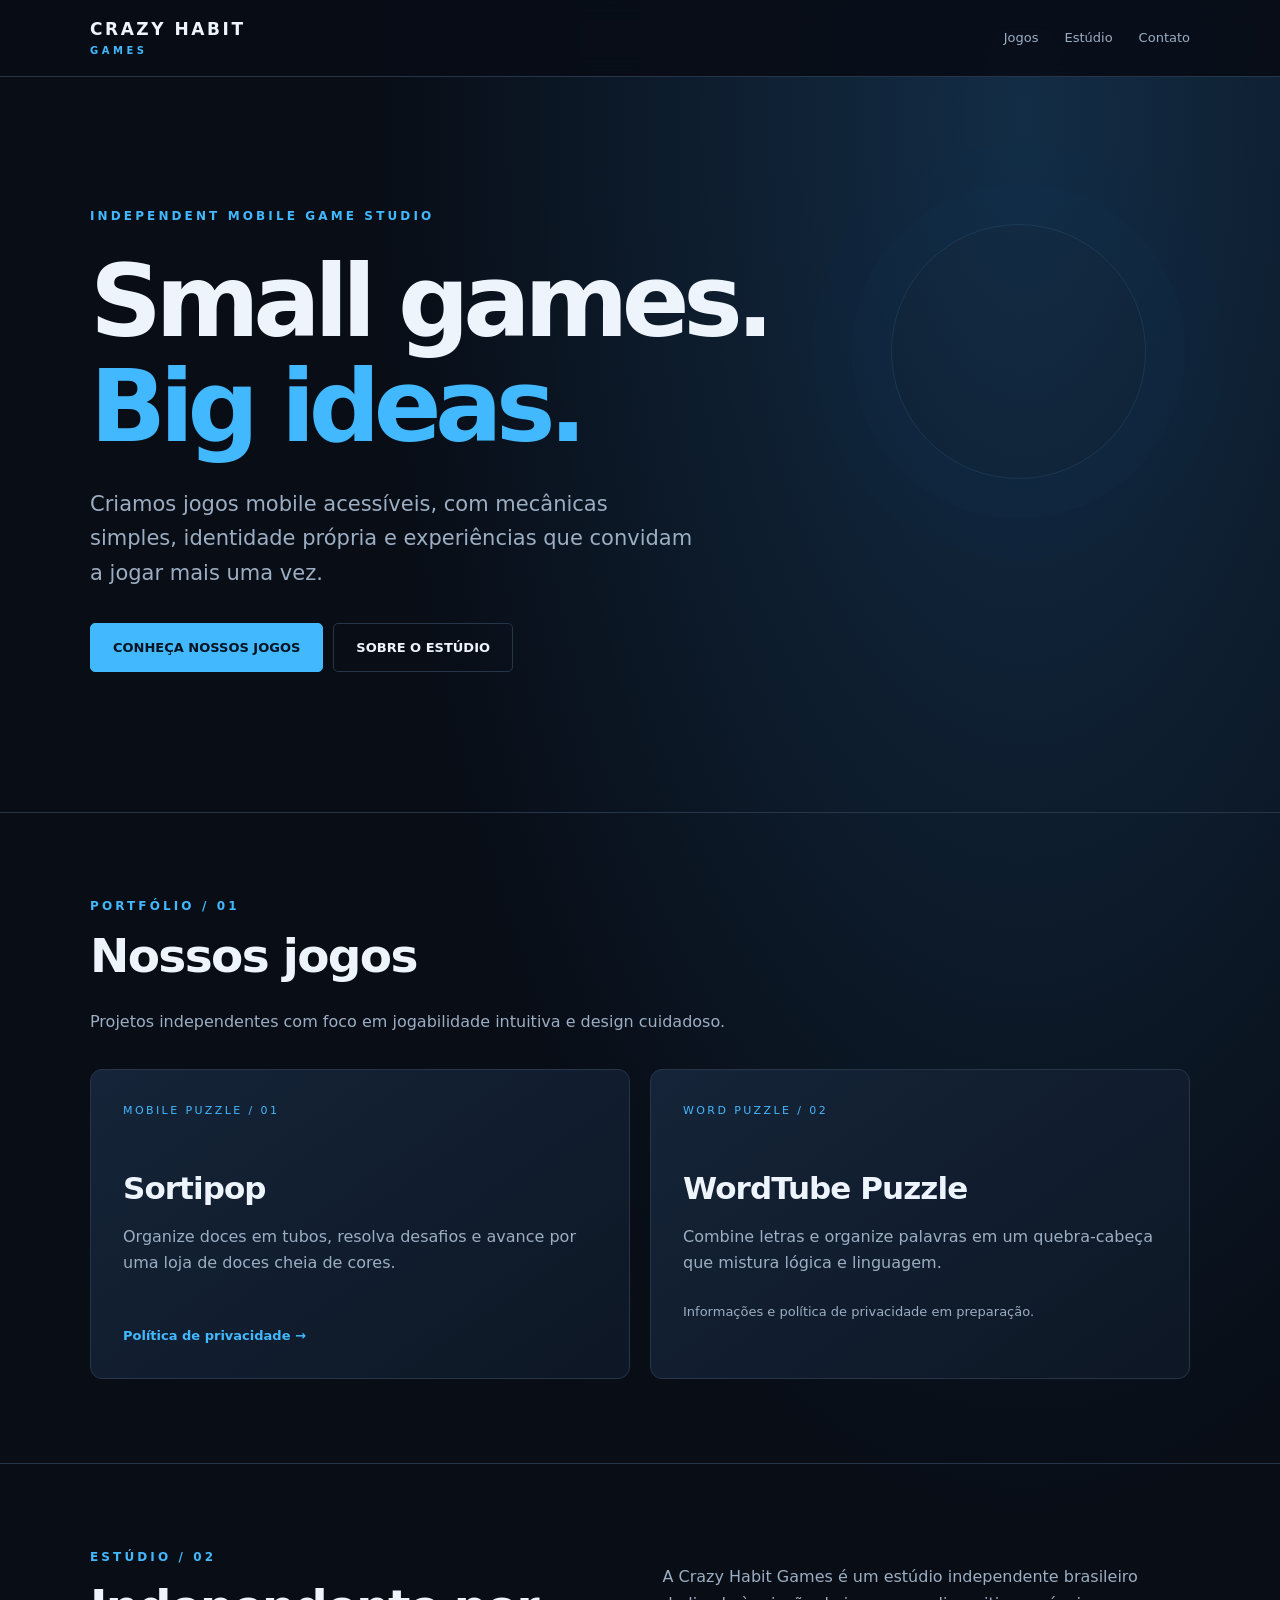
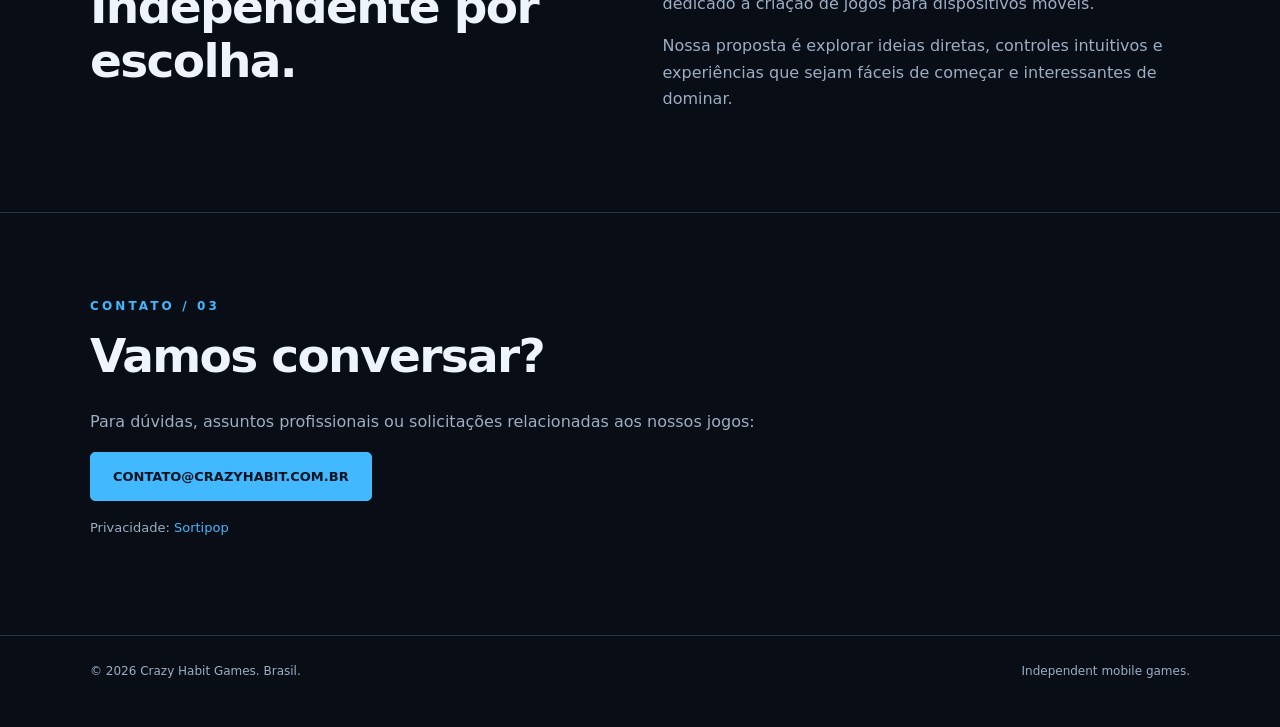
==== studio/index.html @ 5f8bb311 "Add files via upload Adicionar site Crazy Habit Games e política do Sortipop" ====
<!doctype html><html lang="pt-BR"><head><meta charset="utf-8"><meta name="viewport" content="width=device-width,initial-scale=1"><meta name="theme-color" content="#080d16"><title>Crazy Habit Games | Independent Mobile Game Studio</title><meta name="description" content="Crazy Habit Games: estúdio independente de jogos para dispositivos móveis. Conheça Sortipop e WordTube Puzzle."><link rel="stylesheet" href="/style.css"></head><body><header class="top"><div class="wrap nav"><a href="/studio/" class="brand">CRAZY HABIT<em>GAMES</em></a><nav aria-label="Navegação"><a href="#games">Jogos</a><a href="#about">Estúdio</a><a href="#contact">Contato</a></nav></div></header><main><div class="wrap hero"><div class="eyebrow">Independent mobile game studio</div><h1>Small games.<br><span>Big ideas.</span></h1><p class="lead">Criamos jogos mobile acessíveis, com mecânicas simples, identidade própria e experiências que convidam a jogar mais uma vez.</p><a href="#games" class="button">CONHEÇA NOSSOS JOGOS</a><a href="#about" class="button outline">SOBRE O ESTÚDIO</a></div><section id="games"><div class="wrap"><div class="eyebrow">Portfólio / 01</div><h2 class="section-heading">Nossos jogos</h2><p class="section-intro">Projetos independentes com foco em jogabilidade intuitiva e design cuidadoso.</p><div class="cards"><article class="game"><span class="num">MOBILE PUZZLE / 01</span><h3>Sortipop</h3><p>Organize doces em tubos, resolva desafios e avance por uma loja de doces cheia de cores.</p><a href="/privacy/sortipop.html">Política de privacidade →</a></article><article class="game"><span class="num">WORD PUZZLE / 02</span><h3>WordTube Puzzle</h3><p>Combine letras e organize palavras em um quebra-cabeça que mistura lógica e linguagem.</p><span class="legal">Informações e política de privacidade em preparação.</span></article></div></div></section><section id="about"><div class="wrap about"><div><div class="eyebrow">Estúdio / 02</div><h2 class="section-heading">Independente por escolha.</h2></div><div><p>A Crazy Habit Games é um estúdio independente brasileiro dedicado à criação de jogos para dispositivos móveis.</p><p>Nossa proposta é explorar ideias diretas, controles intuitivos e experiências que sejam fáceis de começar e interessantes de dominar.</p></div></div></section><section id="contact"><div class="wrap contact"><div class="eyebrow">Contato / 03</div><h2 class="section-heading">Vamos conversar?</h2><p>Para dúvidas, assuntos profissionais ou solicitações relacionadas aos nossos jogos:</p><p><a class="button" href="mailto:contato@crazyhabit.com.br">CONTATO@CRAZYHABIT.COM.BR</a></p><p class="legal">Privacidade: <a href="/privacy/sortipop.html">Sortipop</a></p></div></section></main><footer><div class="wrap foot"><span>© 2026 Crazy Habit Games. Brasil.</span><span>Independent mobile games.</span></div></footer></body></html>
---- style.css ----
:root{color-scheme:dark;--bg:#080d16;--panel:#101b2a;--border:#263548;--text:#eef4fc;--muted:#9caec3;--accent:#42b8ff}*{box-sizing:border-box}html{scroll-behavior:smooth}body{margin:0;background:radial-gradient(ellipse at 80% 5%,#132d46 0%,transparent 45%),var(--bg);color:var(--text);font:16px/1.65 system-ui,-apple-system,Segoe UI,sans-serif}a{color:inherit;text-decoration:none}a:hover{color:#75ccff}.wrap{width:min(1100px,calc(100% - 40px));margin:auto}.top{position:sticky;top:0;background:#080d16e9;backdrop-filter:blur(12px);border-bottom:1px solid var(--border);z-index:5}.nav{min-height:76px;display:flex;align-items:center;justify-content:space-between;gap:24px}.brand{font-size:17px;font-weight:850;letter-spacing:.15em;line-height:1.15}.brand em{display:block;color:var(--accent);font-style:normal;font-size:10px;letter-spacing:.35em;margin-top:5px}nav{display:flex;gap:26px;font-size:13px;color:var(--muted)}.hero{padding:130px 0 140px;position:relative}.eyebrow{color:var(--accent);font-size:12px;letter-spacing:.26em;font-weight:800;text-transform:uppercase}.hero h1{font-size:clamp(50px,8vw,100px);line-height:1.05;letter-spacing:-.065em;max-width:950px;margin:22px 0 28px}.hero h1 span{color:var(--accent)}.lead{font-size:clamp(17px,2vw,21px);color:var(--muted);max-width:610px;margin:0 0 32px}.button{display:inline-flex;align-items:center;border:1px solid var(--accent);background:var(--accent);color:#061321;padding:13px 22px;border-radius:5px;font-size:13px;font-weight:800}.button:hover{background:#95d9ff;color:#061321}.outline{background:transparent;color:var(--text);border-color:var(--border);margin-left:10px}.outline:hover{color:var(--accent);background:#101b2a}.hero:after{content:'';position:absolute;right:4%;top:20%;width:23%;aspect-ratio:1;border:1px solid #3a75963b;border-radius:50%;box-shadow:0 0 0 40px #133c5c16,0 0 0 80px #133c5c0b;pointer-events:none}section{padding:84px 0;border-top:1px solid var(--border)}.section-heading{font-size:clamp(29px,4vw,47px);letter-spacing:-.035em;line-height:1.15;margin:12px 0 26px}.section-intro{color:var(--muted);max-width:700px}.cards{display:grid;grid-template-columns:repeat(2,minmax(0,1fr));gap:20px;margin-top:34px}.game{border:1px solid var(--border);background:linear-gradient(145deg,#152438,#0d1725);padding:32px;border-radius:12px;min-height:310px;display:flex;flex-direction:column;align-items:flex-start}.game .num{font-size:11px;letter-spacing:.22em;color:var(--accent)}.game h3{font-size:31px;margin:42px 0 10px;letter-spacing:-.03em}.game p{color:var(--muted);margin:0 0 25px}.game a{margin-top:auto;color:var(--accent);font-size:13px;font-weight:750}.about{display:grid;grid-template-columns:1fr 1fr;gap:45px}.about p,.contact p{color:var(--muted)}.legal{color:var(--muted);font-size:13px}.legal a{color:var(--accent)}footer{padding:26px 0 45px;border-top:1px solid var(--border);font-size:12px;color:var(--muted)}.foot{display:flex;justify-content:space-between;gap:16px;flex-wrap:wrap}.policy{max-width:850px;margin:70px auto 100px}.policy h1{font-size:38px;line-height:1.2}.policy h2{margin-top:40px;font-size:24px}.policy h3{margin-top:26px}.policy p,.policy li{color:#c2cfdf}.policy a{color:var(--accent);text-decoration:underline}.warning{border-left:3px solid #e8b35e;background:#2c2417;padding:15px 20px;color:#f3d9a6;border-radius:5px;font-size:14px}@media(max-width:720px){.nav{flex-direction:column;padding:18px 0;align-items:flex-start}nav{gap:16px;flex-wrap:wrap}.hero{padding:88px 0 100px}.hero:after{opacity:.2}.cards,.about{grid-template-columns:1fr}.game{min-height:260px}.outline{margin-left:0;margin-top:10px}.button{margin-right:8px}.policy{margin-top:44px}}
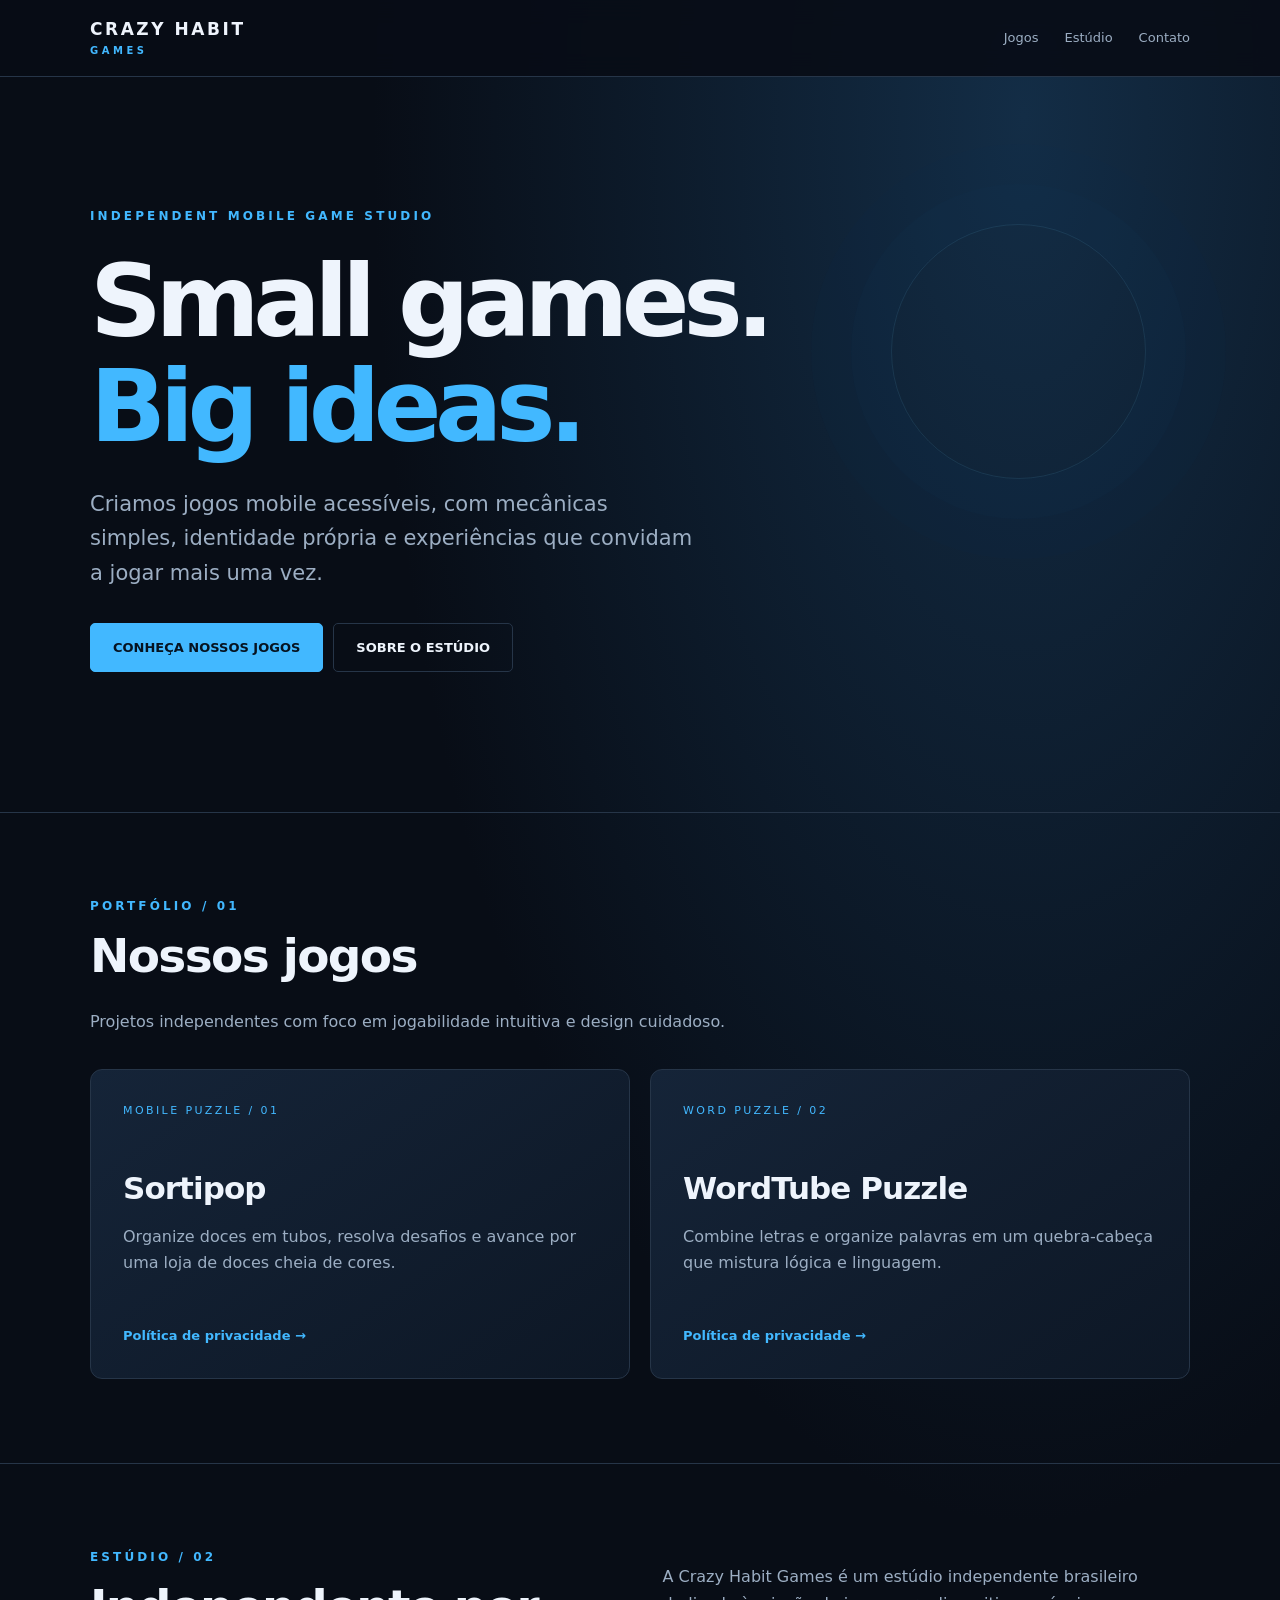
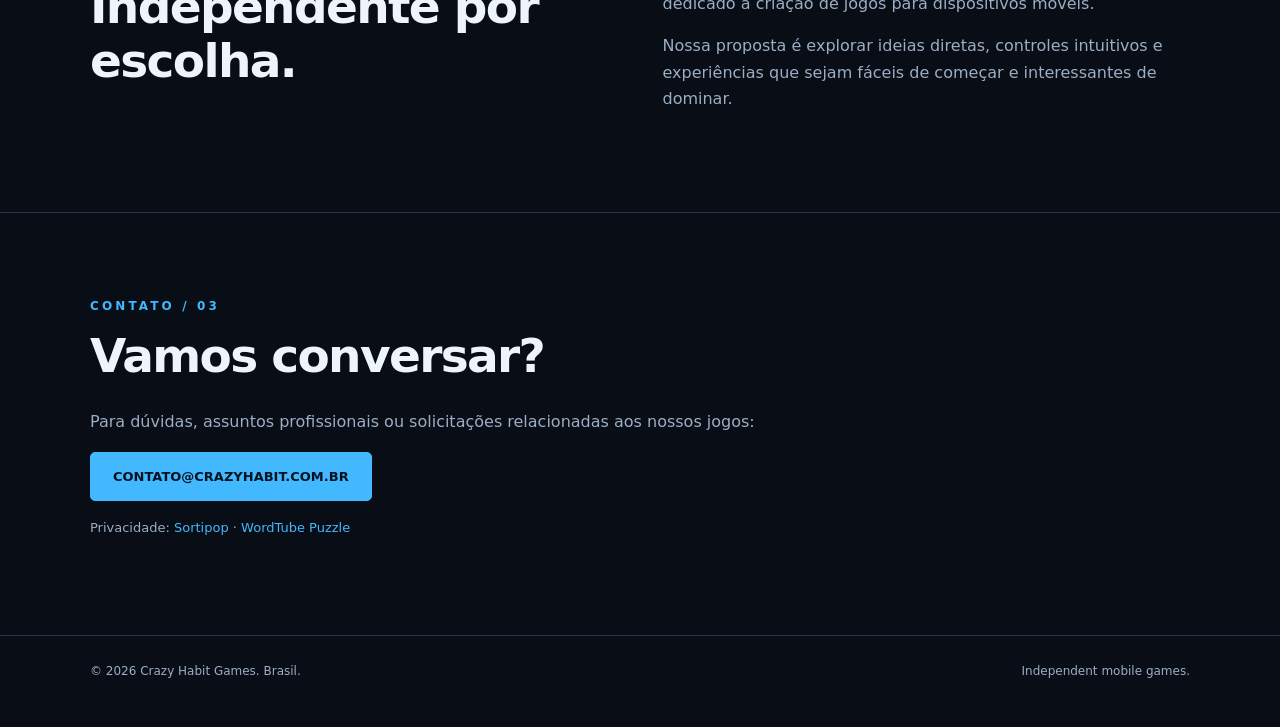
==== commit 610cac4f: "Add files via upload" ====
--- a/studio/index.html
+++ b/studio/index.html
@@ -1 +1 @@
-<!doctype html><html lang="pt-BR"><head><meta charset="utf-8"><meta name="viewport" content="width=device-width,initial-scale=1"><meta name="theme-color" content="#080d16"><title>Crazy Habit Games | Independent Mobile Game Studio</title><meta name="description" content="Crazy Habit Games: estúdio independente de jogos para dispositivos móveis. Conheça Sortipop e WordTube Puzzle."><link rel="stylesheet" href="/style.css"></head><body><header class="top"><div class="wrap nav"><a href="/studio/" class="brand">CRAZY HABIT<em>GAMES</em></a><nav aria-label="Navegação"><a href="#games">Jogos</a><a href="#about">Estúdio</a><a href="#contact">Contato</a></nav></div></header><main><div class="wrap hero"><div class="eyebrow">Independent mobile game studio</div><h1>Small games.<br><span>Big ideas.</span></h1><p class="lead">Criamos jogos mobile acessíveis, com mecânicas simples, identidade própria e experiências que convidam a jogar mais uma vez.</p><a href="#games" class="button">CONHEÇA NOSSOS JOGOS</a><a href="#about" class="button outline">SOBRE O ESTÚDIO</a></div><section id="games"><div class="wrap"><div class="eyebrow">Portfólio / 01</div><h2 class="section-heading">Nossos jogos</h2><p class="section-intro">Projetos independentes com foco em jogabilidade intuitiva e design cuidadoso.</p><div class="cards"><article class="game"><span class="num">MOBILE PUZZLE / 01</span><h3>Sortipop</h3><p>Organize doces em tubos, resolva desafios e avance por uma loja de doces cheia de cores.</p><a href="/privacy/sortipop.html">Política de privacidade →</a></article><article class="game"><span class="num">WORD PUZZLE / 02</span><h3>WordTube Puzzle</h3><p>Combine letras e organize palavras em um quebra-cabeça que mistura lógica e linguagem.</p><span class="legal">Informações e política de privacidade em preparação.</span></article></div></div></section><section id="about"><div class="wrap about"><div><div class="eyebrow">Estúdio / 02</div><h2 class="section-heading">Independente por escolha.</h2></div><div><p>A Crazy Habit Games é um estúdio independente brasileiro dedicado à criação de jogos para dispositivos móveis.</p><p>Nossa proposta é explorar ideias diretas, controles intuitivos e experiências que sejam fáceis de começar e interessantes de dominar.</p></div></div></section><section id="contact"><div class="wrap contact"><div class="eyebrow">Contato / 03</div><h2 class="section-heading">Vamos conversar?</h2><p>Para dúvidas, assuntos profissionais ou solicitações relacionadas aos nossos jogos:</p><p><a class="button" href="mailto:contato@crazyhabit.com.br">CONTATO@CRAZYHABIT.COM.BR</a></p><p class="legal">Privacidade: <a href="/privacy/sortipop.html">Sortipop</a></p></div></section></main><footer><div class="wrap foot"><span>© 2026 Crazy Habit Games. Brasil.</span><span>Independent mobile games.</span></div></footer></body></html>+<!doctype html><html lang="pt-BR"><head><meta charset="utf-8"><meta name="viewport" content="width=device-width,initial-scale=1"><meta name="theme-color" content="#080d16"><title>Crazy Habit Games | Independent Mobile Game Studio</title><meta name="description" content="Crazy Habit Games: estúdio independente de jogos para dispositivos móveis. Conheça Sortipop e WordTube Puzzle."><link rel="stylesheet" href="/style.css"></head><body><header class="top"><div class="wrap nav"><a href="/studio/" class="brand">CRAZY HABIT<em>GAMES</em></a><nav aria-label="Navegação"><a href="#games">Jogos</a><a href="#about">Estúdio</a><a href="#contact">Contato</a></nav></div></header><main><div class="wrap hero"><div class="eyebrow">Independent mobile game studio</div><h1>Small games.<br><span>Big ideas.</span></h1><p class="lead">Criamos jogos mobile acessíveis, com mecânicas simples, identidade própria e experiências que convidam a jogar mais uma vez.</p><a href="#games" class="button">CONHEÇA NOSSOS JOGOS</a><a href="#about" class="button outline">SOBRE O ESTÚDIO</a></div><section id="games"><div class="wrap"><div class="eyebrow">Portfólio / 01</div><h2 class="section-heading">Nossos jogos</h2><p class="section-intro">Projetos independentes com foco em jogabilidade intuitiva e design cuidadoso.</p><div class="cards"><article class="game"><span class="num">MOBILE PUZZLE / 01</span><h3>Sortipop</h3><p>Organize doces em tubos, resolva desafios e avance por uma loja de doces cheia de cores.</p><a href="/privacy/sortipop.html">Política de privacidade →</a></article><article class="game"><span class="num">WORD PUZZLE / 02</span><h3>WordTube Puzzle</h3><p>Combine letras e organize palavras em um quebra-cabeça que mistura lógica e linguagem.</p><a href="/privacy/wordtube.html">Política de privacidade →</a></article></div></div></section><section id="about"><div class="wrap about"><div><div class="eyebrow">Estúdio / 02</div><h2 class="section-heading">Independente por escolha.</h2></div><div><p>A Crazy Habit Games é um estúdio independente brasileiro dedicado à criação de jogos para dispositivos móveis.</p><p>Nossa proposta é explorar ideias diretas, controles intuitivos e experiências que sejam fáceis de começar e interessantes de dominar.</p></div></div></section><section id="contact"><div class="wrap contact"><div class="eyebrow">Contato / 03</div><h2 class="section-heading">Vamos conversar?</h2><p>Para dúvidas, assuntos profissionais ou solicitações relacionadas aos nossos jogos:</p><p><a class="button" href="mailto:contato@crazyhabit.com.br">CONTATO@CRAZYHABIT.COM.BR</a></p><p class="legal">Privacidade: <a href="/privacy/sortipop.html">Sortipop</a> · <a href="/privacy/wordtube.html">WordTube Puzzle</a></p></div></section></main><footer><div class="wrap foot"><span>© 2026 Crazy Habit Games. Brasil.</span><span>Independent mobile games.</span></div></footer></body></html>
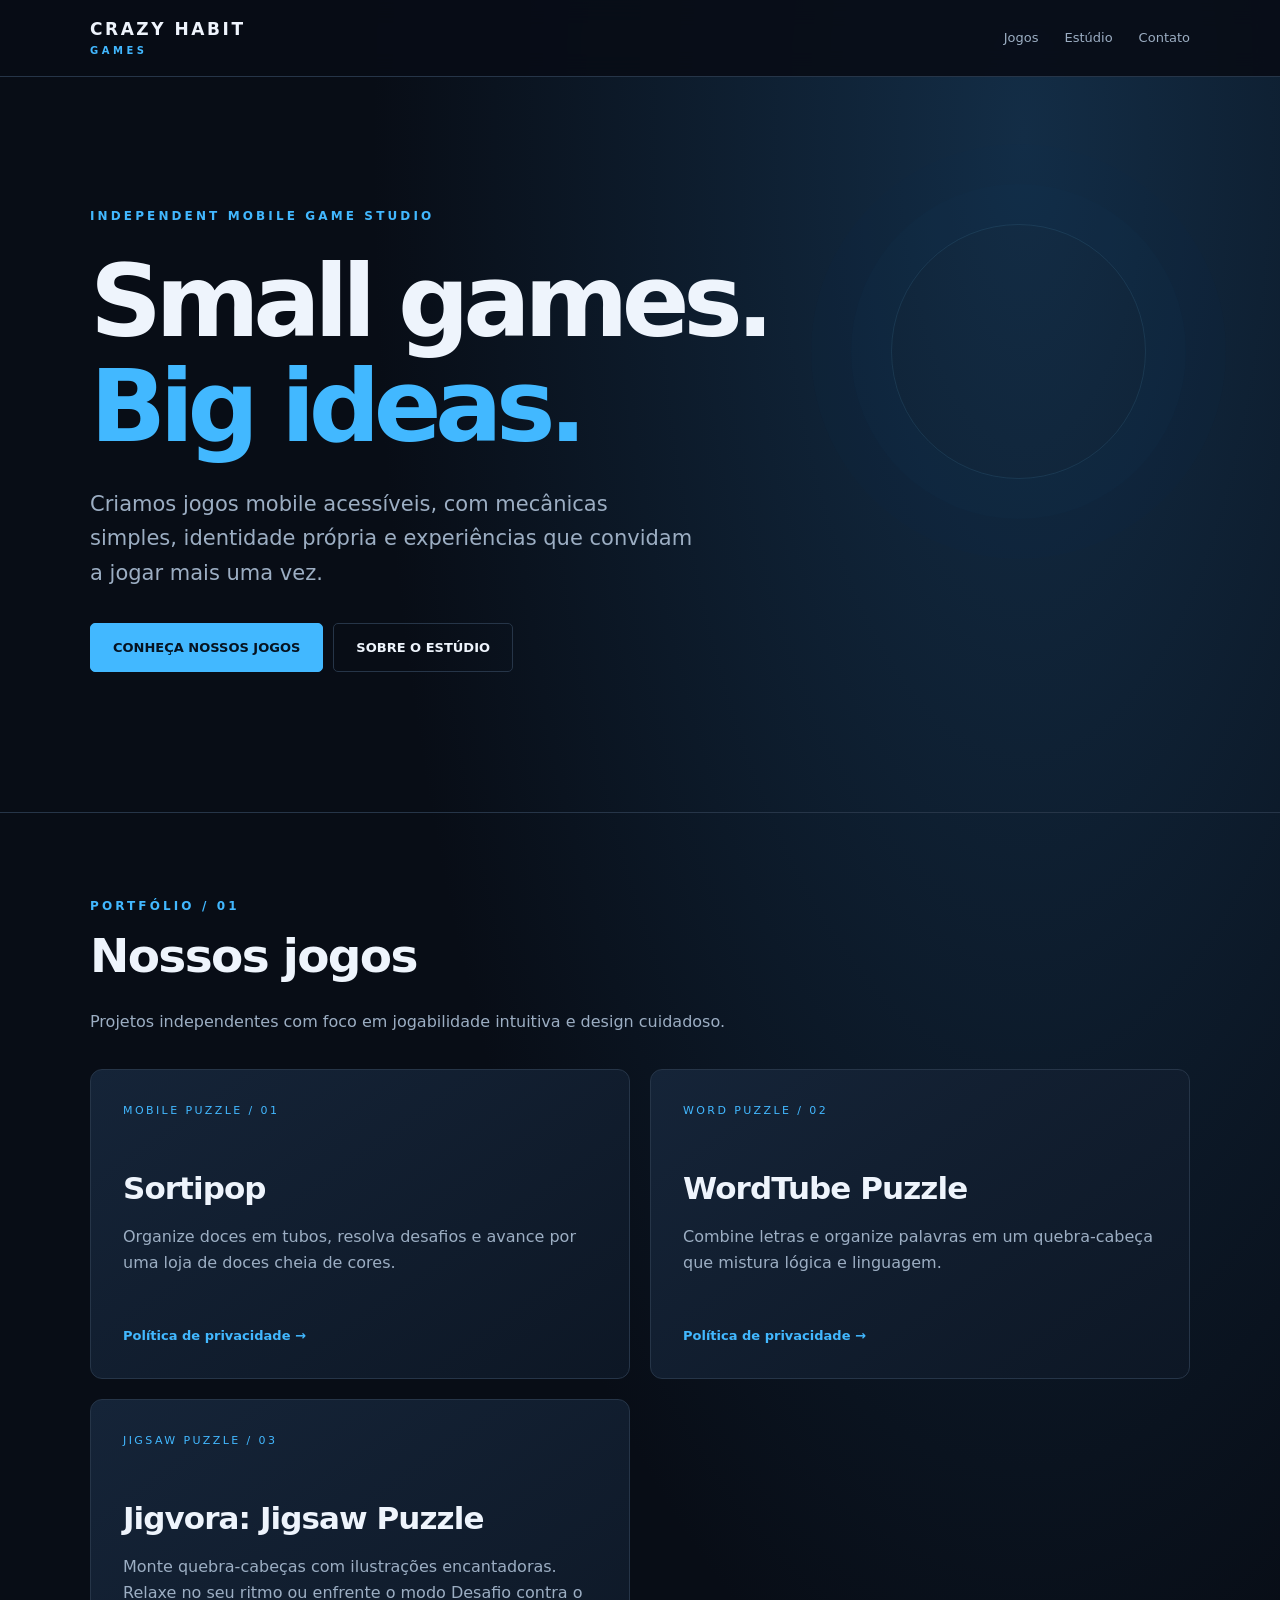
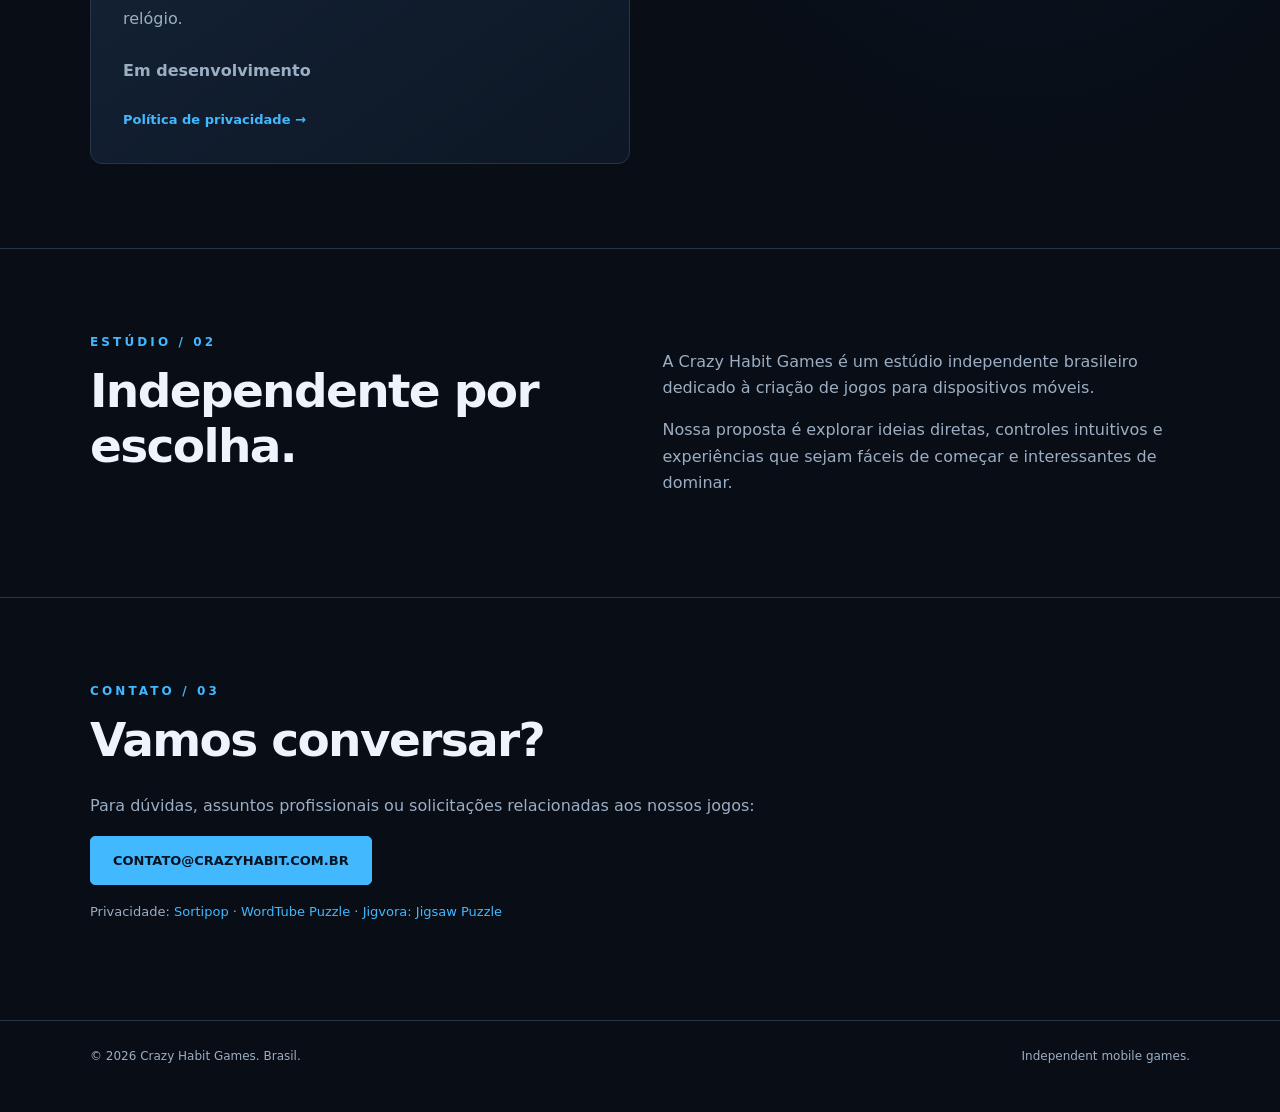
==== commit feeb9f47: "Add files via upload" ====
--- a/studio/index.html
+++ b/studio/index.html
@@ -1 +1 @@
-<!doctype html><html lang="pt-BR"><head><meta charset="utf-8"><meta name="viewport" content="width=device-width,initial-scale=1"><meta name="theme-color" content="#080d16"><title>Crazy Habit Games | Independent Mobile Game Studio</title><meta name="description" content="Crazy Habit Games: estúdio independente de jogos para dispositivos móveis. Conheça Sortipop e WordTube Puzzle."><link rel="stylesheet" href="/style.css"></head><body><header class="top"><div class="wrap nav"><a href="/studio/" class="brand">CRAZY HABIT<em>GAMES</em></a><nav aria-label="Navegação"><a href="#games">Jogos</a><a href="#about">Estúdio</a><a href="#contact">Contato</a></nav></div></header><main><div class="wrap hero"><div class="eyebrow">Independent mobile game studio</div><h1>Small games.<br><span>Big ideas.</span></h1><p class="lead">Criamos jogos mobile acessíveis, com mecânicas simples, identidade própria e experiências que convidam a jogar mais uma vez.</p><a href="#games" class="button">CONHEÇA NOSSOS JOGOS</a><a href="#about" class="button outline">SOBRE O ESTÚDIO</a></div><section id="games"><div class="wrap"><div class="eyebrow">Portfólio / 01</div><h2 class="section-heading">Nossos jogos</h2><p class="section-intro">Projetos independentes com foco em jogabilidade intuitiva e design cuidadoso.</p><div class="cards"><article class="game"><span class="num">MOBILE PUZZLE / 01</span><h3>Sortipop</h3><p>Organize doces em tubos, resolva desafios e avance por uma loja de doces cheia de cores.</p><a href="/privacy/sortipop.html">Política de privacidade →</a></article><article class="game"><span class="num">WORD PUZZLE / 02</span><h3>WordTube Puzzle</h3><p>Combine letras e organize palavras em um quebra-cabeça que mistura lógica e linguagem.</p><a href="/privacy/wordtube.html">Política de privacidade →</a></article></div></div></section><section id="about"><div class="wrap about"><div><div class="eyebrow">Estúdio / 02</div><h2 class="section-heading">Independente por escolha.</h2></div><div><p>A Crazy Habit Games é um estúdio independente brasileiro dedicado à criação de jogos para dispositivos móveis.</p><p>Nossa proposta é explorar ideias diretas, controles intuitivos e experiências que sejam fáceis de começar e interessantes de dominar.</p></div></div></section><section id="contact"><div class="wrap contact"><div class="eyebrow">Contato / 03</div><h2 class="section-heading">Vamos conversar?</h2><p>Para dúvidas, assuntos profissionais ou solicitações relacionadas aos nossos jogos:</p><p><a class="button" href="mailto:contato@crazyhabit.com.br">CONTATO@CRAZYHABIT.COM.BR</a></p><p class="legal">Privacidade: <a href="/privacy/sortipop.html">Sortipop</a> · <a href="/privacy/wordtube.html">WordTube Puzzle</a></p></div></section></main><footer><div class="wrap foot"><span>© 2026 Crazy Habit Games. Brasil.</span><span>Independent mobile games.</span></div></footer></body></html>+<!doctype html><html lang="pt-BR"><head><meta charset="utf-8"><meta name="viewport" content="width=device-width,initial-scale=1"><meta name="theme-color" content="#080d16"><title>Crazy Habit Games | Independent Mobile Game Studio</title><meta name="description" content="Crazy Habit Games: estúdio independente de jogos para dispositivos móveis. Conheça Sortipop, WordTube Puzzle e Jigvora: Jigsaw Puzzle."><link rel="stylesheet" href="/style.css"></head><body><header class="top"><div class="wrap nav"><a href="/studio/" class="brand">CRAZY HABIT<em>GAMES</em></a><nav aria-label="Navegação"><a href="#games">Jogos</a><a href="#about">Estúdio</a><a href="#contact">Contato</a></nav></div></header><main><div class="wrap hero"><div class="eyebrow">Independent mobile game studio</div><h1>Small games.<br><span>Big ideas.</span></h1><p class="lead">Criamos jogos mobile acessíveis, com mecânicas simples, identidade própria e experiências que convidam a jogar mais uma vez.</p><a href="#games" class="button">CONHEÇA NOSSOS JOGOS</a><a href="#about" class="button outline">SOBRE O ESTÚDIO</a></div><section id="games"><div class="wrap"><div class="eyebrow">Portfólio / 01</div><h2 class="section-heading">Nossos jogos</h2><p class="section-intro">Projetos independentes com foco em jogabilidade intuitiva e design cuidadoso.</p><div class="cards"><article class="game"><span class="num">MOBILE PUZZLE / 01</span><h3>Sortipop</h3><p>Organize doces em tubos, resolva desafios e avance por uma loja de doces cheia de cores.</p><a href="/privacy/sortipop.html">Política de privacidade →</a></article><article class="game"><span class="num">WORD PUZZLE / 02</span><h3>WordTube Puzzle</h3><p>Combine letras e organize palavras em um quebra-cabeça que mistura lógica e linguagem.</p><a href="/privacy/wordtube.html">Política de privacidade →</a></article><article class="game"><span class="num">JIGSAW PUZZLE / 03</span><h3>Jigvora: Jigsaw Puzzle</h3><p>Monte quebra-cabeças com ilustrações encantadoras. Relaxe no seu ritmo ou enfrente o modo Desafio contra o relógio.</p><p><strong>Em desenvolvimento</strong></p><a href="/privacy/jigvora.html">Política de privacidade →</a></article></div></div></section><section id="about"><div class="wrap about"><div><div class="eyebrow">Estúdio / 02</div><h2 class="section-heading">Independente por escolha.</h2></div><div><p>A Crazy Habit Games é um estúdio independente brasileiro dedicado à criação de jogos para dispositivos móveis.</p><p>Nossa proposta é explorar ideias diretas, controles intuitivos e experiências que sejam fáceis de começar e interessantes de dominar.</p></div></div></section><section id="contact"><div class="wrap contact"><div class="eyebrow">Contato / 03</div><h2 class="section-heading">Vamos conversar?</h2><p>Para dúvidas, assuntos profissionais ou solicitações relacionadas aos nossos jogos:</p><p><a class="button" href="mailto:contato@crazyhabit.com.br">CONTATO@CRAZYHABIT.COM.BR</a></p><p class="legal">Privacidade: <a href="/privacy/sortipop.html">Sortipop</a> · <a href="/privacy/wordtube.html">WordTube Puzzle</a> · <a href="/privacy/jigvora.html">Jigvora: Jigsaw Puzzle</a></p></div></section></main><footer><div class="wrap foot"><span>© 2026 Crazy Habit Games. Brasil.</span><span>Independent mobile games.</span></div></footer></body></html>
